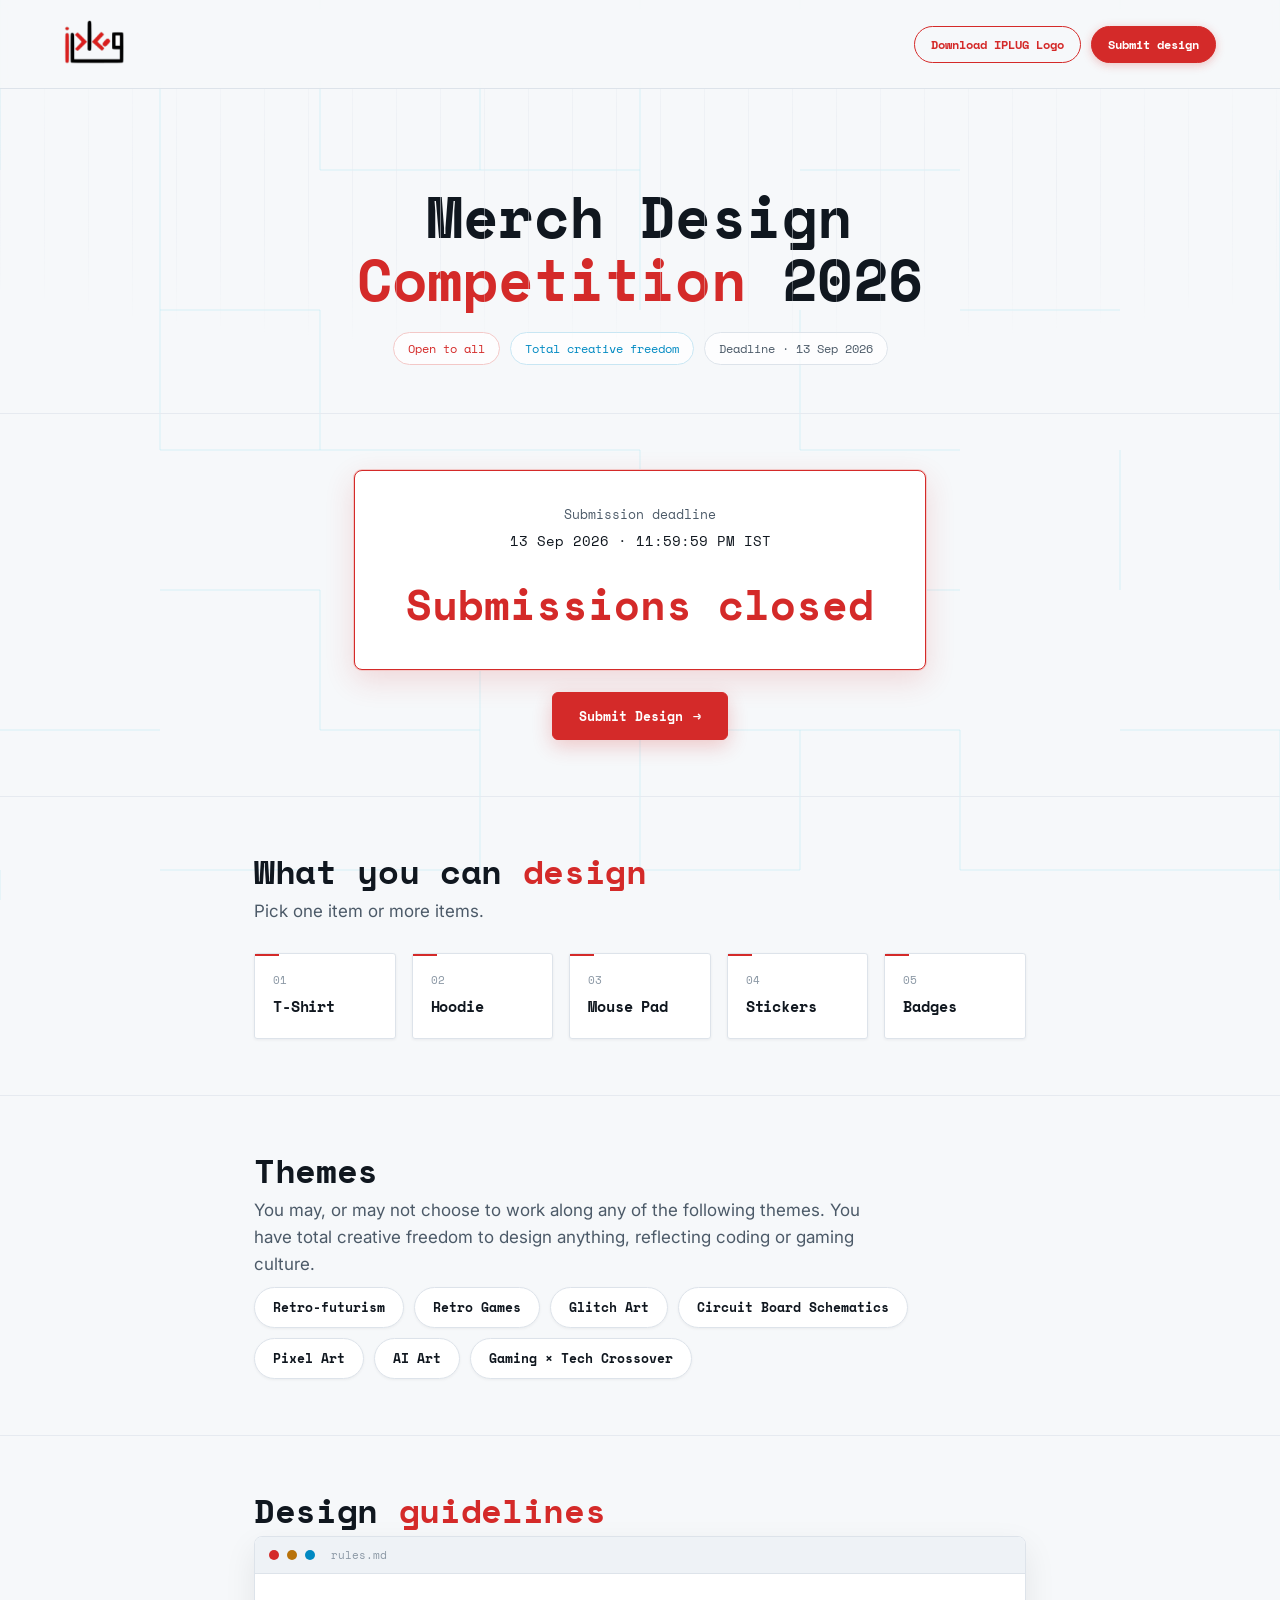
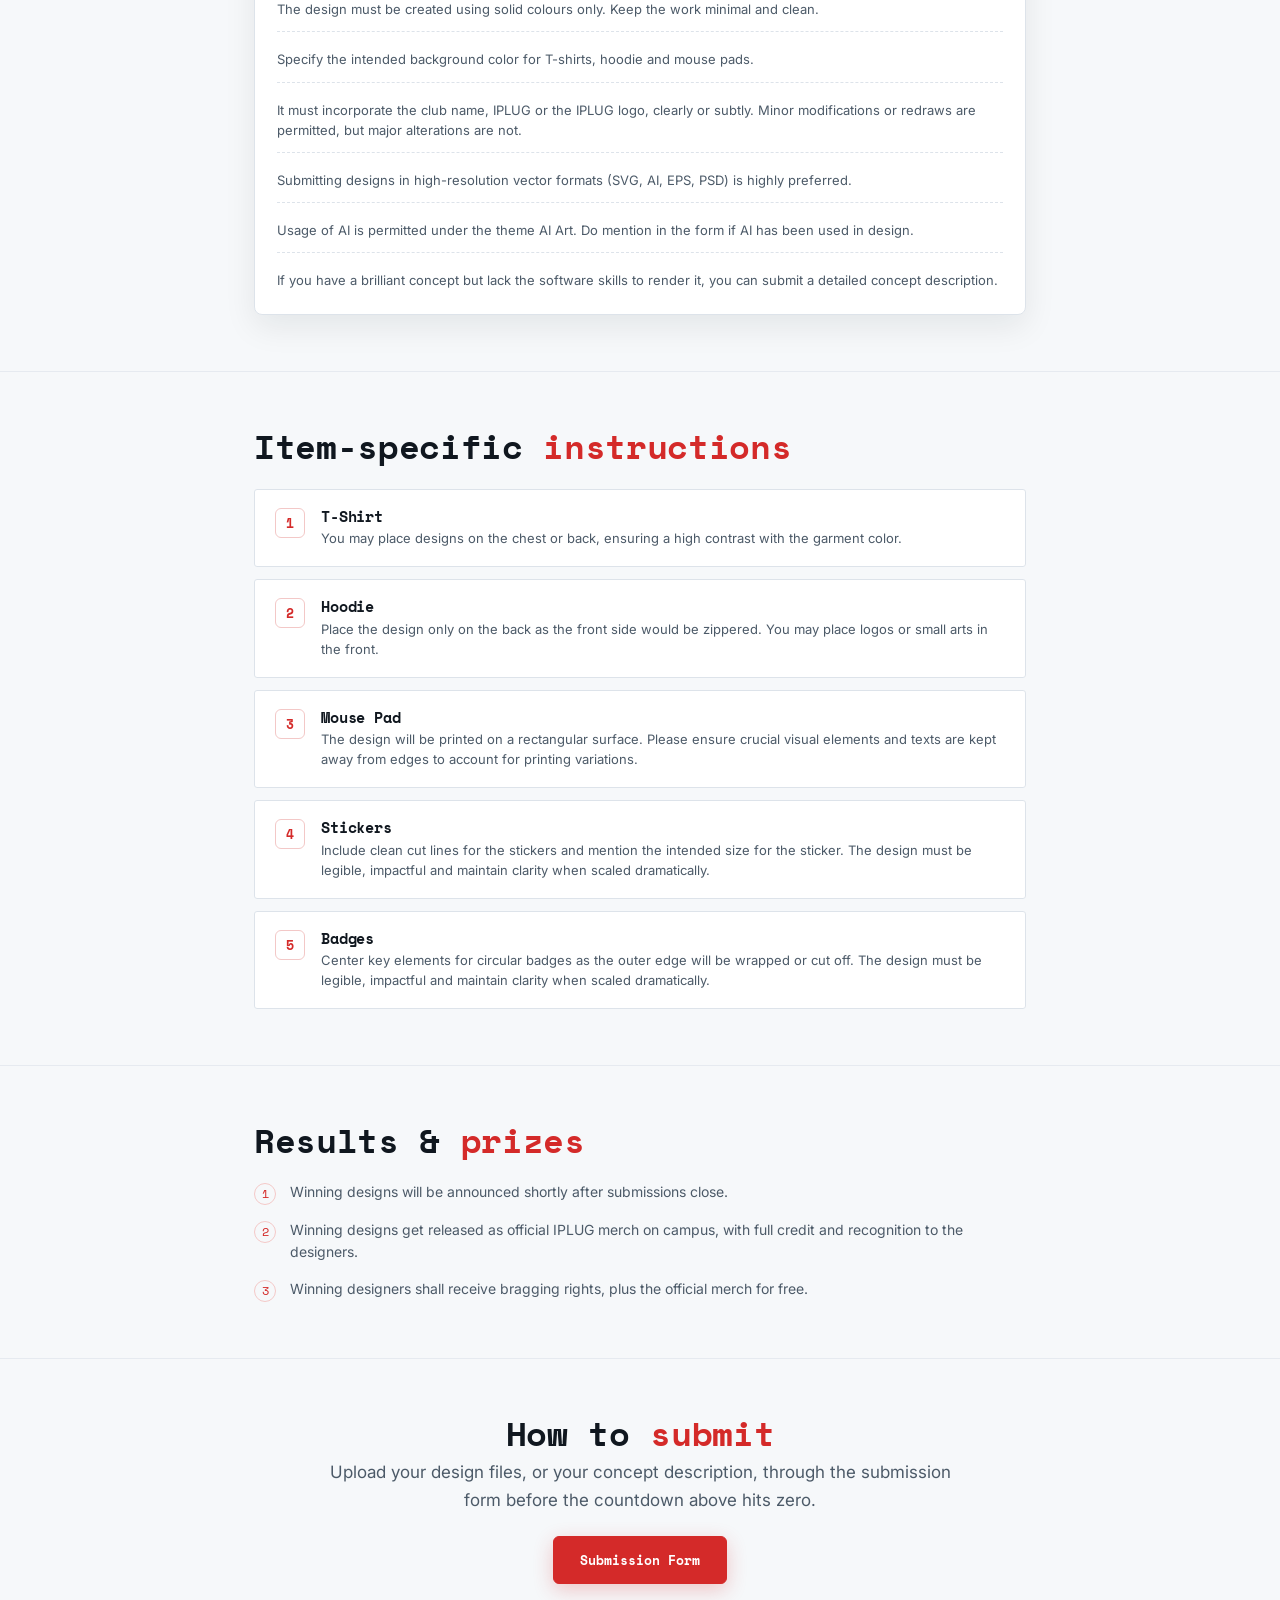
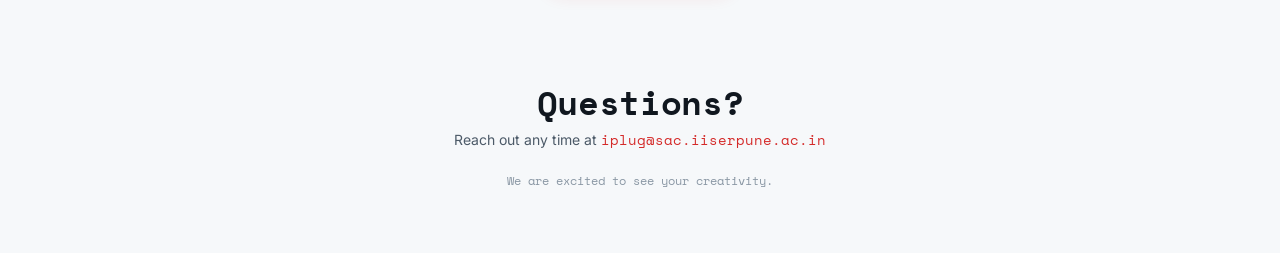
==== Merch/index.html @ bfa8e8ef "Merch Design" ====
<!DOCTYPE html>
<html lang="en">
<head>
<meta charset="UTF-8">
<meta name="viewport" content="width=device-width, initial-scale=1.0">
<title>IPLUG — Merch Design Competition 2026</title>
<meta name="description" content="Submit a merch design for IPLUG — T-shirts, hoodies, mouse pads, stickers, badges. Deadline 13 Sep 2026.">
<meta name="color-scheme" content="light dark">
<link rel="stylesheet" href="style.css">
</head>
<body>

<svg id="circuit-bg"></svg>

<div id="topbar">
  <a class="brand-mark" href="#hero">
    <img class="logo-light" src="assets/logos/logo-light@1x compact.png" style="width:60px; height: 60px" alt="IPLUG logo">
    <img class="logo-dark" src="assets/logos/logo-dark@1x compact.png" style="width:60px; height: 60px" alt="IPLUG logo">
  </a>
  <div class="topbar-actions">
    <a class="top-cta secondary" href="assets/logo.zip" download>Download IPLUG Logo</a>
    <a class="top-cta" href="https://forms.gle/xSx3DvXvkYDFNJpo9" target="_blank" rel="noopener">Submit design</a>
  </div>
</div>

<main>

  <!-- HERO -->
  <section id="hero">
    <div class="hex-overlay"></div>
    <div class="wrap">
      <h1>Merch Design <span class="accent">Competition</span> 2026</h1>
      <div class="badge-row">
        <span class="badge red">Open to all</span>
        <span class="badge cyan">Total creative freedom</span>
        <span class="badge">Deadline · 13 Sep 2026</span>
      </div>
    </div>
  </section>

  <!-- DEADLINE / COUNTDOWN -->
  <section id="deadline">
    <div class="wrap">
      <div class="deadline-box" data-deadline="2026-09-13T23:59:59+05:30">
        <div class="deadline-info">
          <div class="deadline-label">Submission deadline</div>
          <div class="deadline-datetime">13 Sep 2026 · 11:59:59 PM IST</div>
        </div>
        <div class="deadline-timer" id="deadlineTimer">--d --h --m --s</div>
      </div>
      <div class="deadline-cta">
        <a class="btn" href="https://forms.gle/xSx3DvXvkYDFNJpo9" target="_blank" rel="noopener">Submit Design<span class="arrow">→</span></a>
      </div>
    </div>
  </section>

  <!-- MERCH ITEMS -->
  <section id="items">
    <div class="wrap">
      <h2>What you can <span class="accent">design</span></h2>
      <p class="subhead">Pick one item or more items.</p>
      <div class="grid grid-5" style="margin-top:28px;">
        <div class="card"><div class="item-glyph">01</div><h3>T-Shirt</h3></div>
        <div class="card"><div class="item-glyph">02</div><h3>Hoodie</h3></div>
        <div class="card"><div class="item-glyph">03</div><h3>Mouse Pad</h3></div>
        <div class="card"><div class="item-glyph">04</div><h3>Stickers</h3></div>
        <div class="card"><div class="item-glyph">05</div><h3>Badges</h3></div>
      </div>
    </div>
  </section>

  <!-- THEMES -->
  <section id="themes">
    <div class="wrap">
      <h2>Themes</h2>
      <p class="subhead">You may, or may not choose to work along any of the following themes. You have total creative freedom to design anything, reflecting coding or gaming culture.</p>
      <div class="tag-list">
        <span class="tag">Retro-futurism</span>
        <span class="tag">Retro Games</span>
        <span class="tag">Glitch Art</span>
        <span class="tag">Circuit Board Schematics</span>
        <span class="tag">Pixel Art</span>
        <span class="tag">AI Art</span>
        <span class="tag">Gaming × Tech Crossover</span>
      </div>
    </div>
  </section>

  <!-- GUIDELINES -->
  <section id="guidelines">
    <div class="wrap">
      <h2>Design <span class="accent">guidelines</span></h2>
      <div class="terminal-window">
        <div class="terminal-header">
          <span class="terminal-dot red"></span><span class="terminal-dot amber"></span><span class="terminal-dot green"></span>
          <span class="terminal-title">rules.md</span>
        </div>
        <div class="terminal-body">
          <div class="term-line">
            <p class="term-def">The design must be created using solid colours only. Keep the work minimal and clean.</p>
          </div>
          <div class="term-line">
            <p class="term-def">Specify the intended background color for T-shirts, hoodie and mouse pads.</p>
          </div>
          <div class="term-line">
            <p class="term-def">It must incorporate the club name, IPLUG or the IPLUG logo, clearly or subtly. Minor modifications or redraws are permitted, but major alterations are not.</p>
          </div>
          <div class="term-line">
            <p class="term-def">Submitting designs in high-resolution vector formats (SVG, AI, EPS, PSD) is highly preferred.</p>
          </div>
          <div class="term-line">
            <p class="term-def">Usage of AI is permitted under the theme AI Art. Do mention in the form if AI has been used in design.</p>
          </div>
          <div class="term-line">
            <p class="term-def">If you have a brilliant concept but lack the software skills to render it, you can submit a detailed concept description.</p>
          </div>
        </div>
      </div>
    </div>
  </section>

  <!-- ITEM-SPECIFIC INSTRUCTIONS -->
  <section id="item-specs">
    <div class="wrap">
      <h2>Item-specific <span class="accent">instructions</span></h2>
      <div class="spec-stack" style="margin-top: 24px;">
        <div class="spec-card">
          <div class="spec-num">1</div>
          <div class="spec-body"><h3>T-Shirt</h3><p>You may place designs on the chest or back, ensuring a high contrast with the garment color.</p></div>
        </div>
        <div class="spec-card">
          <div class="spec-num">2</div>
          <div class="spec-body"><h3>Hoodie</h3><p>Place the design only on the back as the front side would be zippered. You may place logos or small arts in the front.</p></div>
        </div>
        <div class="spec-card">
          <div class="spec-num">3</div>
          <div class="spec-body"><h3>Mouse Pad</h3><p>The design will be printed on a rectangular surface. Please ensure crucial visual elements and texts are kept away from edges to account for printing variations.</p></div>
        </div>
        <div class="spec-card">
          <div class="spec-num">4</div>
          <div class="spec-body"><h3>Stickers</h3><p>Include clean cut lines for the stickers and mention the intended size for the sticker. The design must be legible, impactful and maintain clarity when scaled dramatically.</p></div>
        </div>
        <div class="spec-card">
          <div class="spec-num">5</div>
          <div class="spec-body"><h3>Badges</h3><p>Center key elements for circular badges as the outer edge will be wrapped or cut off. The design must be legible, impactful and maintain clarity when scaled dramatically.</p></div>
        </div>
      </div>
    </div>
  </section>

    <!-- RESULTS & PRIZES -->
  <section id="results">
    <div class="wrap">
      <h2>Results & <span class="accent">prizes</span></h2>
      <ul class="results-list" style="margin-top: 22px;">
        <li><span class="num">1</span><p>Winning designs will be announced shortly after submissions close.</p></li>
        <li><span class="num">2</span><p>Winning designs get released as official IPLUG merch on campus, with full credit and recognition to the designers.</p></li>
        <li><span class="num">3</span><p>Winning designers shall receive bragging rights, plus the official merch for free.</p></li>
      </ul>
    </div>
  </section>

  <!-- SUBMISSION -->
  <section id="submit">
    <div class="wrap" style="text-align:center;">
      <h2>How to <span class="accent">submit</span></h2>
      <p class="subhead" style="margin-left:auto;margin-right:auto;">Upload your design files, or your concept description, through the submission form before the countdown above hits zero.</p>
      <div class="deadline-cta">
        <a class="btn" href="https://forms.gle/xSx3DvXvkYDFNJpo9" target="_blank" rel="noopener">Submission Form</a>
      </div>
    </div>
  </section>



  <!-- CONTACT / FOOTER -->
  <footer>
    <div class="wrap">
      <h2>Questions?</h2>
      <p>Reach out any time at <a href="mailto:iplug@sac.iiserpune.ac.in">iplug@sac.iiserpune.ac.in</a></p>
      <div class="closing-note">We are excited to see your creativity.</div>
    </div>
  </footer>

</main>

<script src="script.js"></script>

</body>
</html>
---- Merch/style.css ----
/* ==========================================================================
   IPLUG Merch Design Competition — single-page build
   Same brand tokens as the orientation deck (style.css / mobile.css):
   light theme, red brand accent, Space Mono + Inter, animated circuit-trace
   backdrop. Built to scroll normally (no slide-snap deck) and to run
   unmodified on phone or desktop.

   Dark mode: auto-matches system/browser preference (prefers-color-scheme).
   Only the --red* and --circuit-cyan tokens are re-pointed to green, and
   --text/--bg tokens are inverted — every rule that already uses these
   variables (buttons, borders, accents, circuit art) flips automatically.
   A few hard-coded rgba() box-shadows are overridden separately since they
   don't reference the variables.
   ========================================================================== */

@import url('https://fonts.googleapis.com/css2?family=Space+Mono:wght@400;700&family=Inter:wght@400;500;600;700;800&display=swap');

:root{
  --bg:        #f6f8fa;
  --bg-alt:    #eef2f6;
  --panel:     #ffffff;
  --panel-2:   #eef2f6;
  --line:      #dde3ea;
  --line-soft: #e6eaf0;

  --red:       #d42a29;
  --red-dim:   #f3c8c7;
  --green:     #d42a29;
  --green-dim: #f3c8c7;
  --cyan:      #0089c2;
  --cyan-dim:  #c8e6f3;
  --amber:     #b8720a;

  --circuit-cyan:   #00c2e0;
  --progress-cyan:  #0089c2;
  --progress-green: #0f9d58;

  --text:      #10171f;
  --text-dim:  #4c5a68;
  --text-faint:#8a97a4;

  --shadow-accent-weak:  rgba(212,42,41,0.16);
  --shadow-accent-mid:   rgba(212,42,41,0.24);
  --shadow-accent-strong:rgba(212,42,41,0.28);

  --font-display: 'Space Mono', 'Courier New', monospace;
  --font-body:    'Inter', system-ui, sans-serif;

  --radius: 3px;
  --pad: clamp(20px, 5vw, 64px);
}

/* ---------- dark mode (auto, follows system/browser preference) ---------- */
@media (prefers-color-scheme: dark){
  :root{
    --bg:        #0b0f14;
    --bg-alt:    #10161d;
    --panel:     #131a22;
    --panel-2:   #10161d;
    --line:      #232c36;
    --line-soft: #1c242d;

    --red:       #29d47a;
    --red-dim:   #235c3d;
    --green:     #29d47a;
    --green-dim: #235c3d;

    --circuit-cyan: #29d47a;

    --text:      #f5f7fa;
    --text-dim:  #a8b3bd;
    --text-faint:#6b7684;

    --shadow-accent-weak:   rgba(41,212,122,0.16);
    --shadow-accent-mid:    rgba(41,212,122,0.24);
    --shadow-accent-strong: rgba(41,212,122,0.28);
  }
}

*, *::before, *::after{ box-sizing: border-box; }
html{ scroll-behavior: smooth; }
body{
  margin: 0;
  background: var(--bg);
  color: var(--text);
  font-family: var(--font-body);
  overflow-x: hidden;
}
::selection{ background: var(--red); color: #fff5f5; }

@media (prefers-reduced-motion: reduce){
  *, *::before, *::after{
    animation-duration: 0.001ms !important;
    animation-iteration-count: 1 !important;
    transition-duration: 0.001ms !important;
    scroll-behavior: auto !important;
  }
}

img{ max-width: 100%; display: block; }

/* ---------- circuit-board backdrop ---------- */
#circuit-bg{
  position: fixed;
  inset: 0;
  z-index: 0;
  width: 100%;
  height: 100%;
  opacity: 0.55;
  pointer-events: none;
}
#circuit-bg path{ fill: none; stroke: var(--circuit-cyan); stroke-opacity: 0.25; stroke-width: 1.2; }
#circuit-bg .node{ fill: var(--circuit-cyan); opacity: 0; filter: drop-shadow(0 0 3px var(--circuit-cyan)); animation: pulse-node 4.5s ease-in-out infinite; }
#circuit-bg .trace-lit{ stroke: var(--circuit-cyan); stroke-opacity: 0; filter: drop-shadow(0 0 2px var(--circuit-cyan)); animation: pulse-trace 4.5s ease-in-out infinite; }
@keyframes pulse-node{ 0%, 100%{ opacity: 0; } 50%{ opacity: 0.95; } }
@keyframes pulse-trace{ 0%, 100%{ stroke-opacity: 0; } 50%{ stroke-opacity: 0.85; } }

.hex-overlay{
  position: absolute;
  inset: 0;
  background-image:
    linear-gradient(30deg, var(--line-soft) 1px, transparent 1px),
    linear-gradient(150deg, var(--line-soft) 1px, transparent 1px),
    linear-gradient(90deg, var(--line-soft) 1px, transparent 1px);
  background-size: 44px 76px;
  opacity: 0.5;
  pointer-events: none;
  mask-image: radial-gradient(ellipse 80% 60% at 50% 30%, black 40%, transparent 85%);
}

/* ---------- top bar ---------- */
#topbar{
  position: sticky;
  top: 0;
  z-index: 30;
  display: flex;
  align-items: center;
  justify-content: space-between;
  gap: 12px;
  padding: 14px var(--pad);
  background: rgba(246,248,250,0.86);
  backdrop-filter: blur(8px);
  border-bottom: 1px solid var(--line);
}
@media (prefers-color-scheme: dark){
  #topbar{ background: rgba(11,15,20,0.86); }
}
.brand-mark{
  display: flex;
  align-items: center;
  gap: 10px;
  font-family: var(--font-display);
  font-weight: 700;
  font-size: 14px;
  color: var(--text);
  text-decoration: none;
}
.logo-dark{ display: none; }
@media (prefers-color-scheme: dark){
  .logo-light{ display: none; }
  .logo-dark{ display: block; }
}
.brand-glyph{
  width: 26px; height: 26px;
  border-radius: 5px;
  background: var(--red);
  position: relative;
  flex-shrink: 0;
}
.brand-glyph::before, .brand-glyph::after{
  content: "";
  position: absolute;
  background: #fff;
}
.brand-glyph::before{ top: 6px; left: 5px; right: 5px; height: 2px; }
.brand-glyph::after{ bottom: 6px; left: 5px; right: 5px; height: 2px; }

.topbar-actions{
  display: flex;
  align-items: center;
  gap: 10px;
  flex-wrap: wrap;
  justify-content: flex-end;
}

.top-cta{
  font-family: var(--font-display);
  font-size: 12px;
  font-weight: 700;
  color: #fff;
  background: var(--red);
  border: 1px solid var(--red);
  padding: 9px 16px;
  border-radius: 999px;
  text-decoration: none;
  white-space: nowrap;
  box-shadow: 0 2px 10px var(--shadow-accent-strong);
}
.top-cta:hover{ filter: brightness(1.06); }

.top-cta.secondary{
  color: var(--red);
  background: transparent;
  box-shadow: none;
}
.top-cta.secondary:hover{ filter: none; background: var(--red-dim); }

/* ---------- page shell ---------- */
main{ position: relative; z-index: 1; }
.wrap{ max-width: 900px; margin: 0 auto; width: 100%; padding: 0 var(--pad); }

section{ padding: 56px 0; }
section + section{ border-top: 1px solid var(--line-soft); }

.eyebrow{
  font-family: var(--font-display);
  font-size: clamp(11px, 1.1vw, 13px);
  color: var(--red);
  letter-spacing: 0.02em;
  margin: 0 0 16px;
  display: flex;
  align-items: center;
  gap: 8px;
}
.eyebrow::before{ content: "$"; color: var(--text-faint); }
.eyebrow .cursor{
  display: inline-block;
  width: 7px; height: 14px;
  background: var(--red);
  animation: blink 1s steps(1) infinite;
}
@keyframes blink{ 50%{ opacity: 0; } }

h1, h2, h3{
  font-family: var(--font-display);
  font-weight: 700;
  margin: 0;
  line-height: 1.08;
  letter-spacing: -0.01em;
}
h1{ font-size: clamp(34px, 6vw, 58px); }
h2{ font-size: clamp(24px, 3.4vw, 34px); margin-bottom: 8px; }
h3{ font-size: 15px; }
.accent{ color: var(--red); }

.subhead{
  font-family: var(--font-body);
  color: var(--text-dim);
  font-size: clamp(14px, 1.5vw, 17px);
  max-width: 640px;
  margin: 0 0 8px;
  line-height: 1.6;
}

/* ---------- hero ---------- */
#hero{
  position: relative;
  padding-top: clamp(48px, 8vw, 96px);
  padding-bottom: 48px;
  text-align: center;
}
#hero .wrap{ max-width: 760px; }
#hero .eyebrow{ justify-content: center; }
#hero .subhead{ margin-left: auto; margin-right: auto; }
.badge-row{ display: flex; gap: 10px; justify-content: center; flex-wrap: wrap; margin-top: 22px; }
.badge{
  display: inline-flex;
  align-items: center;
  gap: 8px;
  font-family: var(--font-display);
  font-size: 12px;
  padding: 7px 14px;
  border: 1px solid var(--line);
  border-radius: 999px;
  color: var(--text-dim);
  background: rgba(255,255,255,0.75);
}
@media (prefers-color-scheme: dark){
  .badge{ background: rgba(255,255,255,0.04); }
}
.badge.red{ border-color: var(--red-dim); color: var(--red); }
.badge.cyan{ border-color: var(--cyan-dim); color: var(--cyan); }

/* ---------- deadline ---------- */
#deadline .wrap{ max-width: 700px; }
.deadline-box{
  background: var(--panel);
  border: 1.5px solid var(--red);
  border-radius: 8px;
  padding: clamp(22px, 4vw, 34px) clamp(22px, 5vw, 44px);
  box-shadow: 0 0 0 1px var(--red-dim), 0 10px 30px var(--shadow-accent-weak);
  display: flex;
  flex-wrap: wrap;
  align-items: center;
  justify-content: center;
  text-align: center;
  gap: 22px;
}
.deadline-info{ font-family: var(--font-display); text-align: center; }
.deadline-label{ font-size: 12.5px; color: var(--text-dim); margin-bottom: 6px; }
.deadline-datetime{ font-size: 14px; color: var(--text); }
.deadline-timer{
  font-family: var(--font-display);
  font-size: clamp(28px, 5vw, 42px);
  font-weight: 700;
  color: var(--red);
  white-space: nowrap;
}
.deadline-timer .unit{ font-size: 0.4em; color: var(--text-dim); margin-right: 6px; font-weight: 400; }
.deadline-cta{ display: flex; justify-content: center; margin-top: 22px; }
.btn{
  font-family: var(--font-display);
  font-weight: 700;
  font-size: 13px;
  color: #fff;
  background: var(--red);
  border: 1px solid var(--red);
  padding: 13px 26px;
  border-radius: 6px;
  text-decoration: none;
  display: inline-flex;
  align-items: center;
  gap: 10px;
  box-shadow: 0 6px 20px var(--shadow-accent-mid);
}
.btn:hover{ filter: brightness(1.05); }
.btn .arrow{ transition: transform 0.15s ease; }
.btn:hover .arrow{ transform: translateX(3px); }

/* ---------- generic card grid ---------- */
.grid{ display: grid; gap: 16px; }
.grid-5{ grid-template-columns: repeat(5, 1fr); }
.grid-3{ grid-template-columns: repeat(3, 1fr); }
.grid-2{ grid-template-columns: repeat(2, 1fr); }

.card{
  background: var(--panel);
  border: 1px solid var(--line);
  border-radius: var(--radius);
  padding: 18px 18px;
  position: relative;
  box-shadow: 0 1px 3px rgba(16,23,31,0.06);
}
.card::before{
  content: "";
  position: absolute;
  top: 0; left: 0;
  width: 24px; height: 2px;
  background: var(--red);
}
.card .item-glyph{
  font-family: var(--font-display);
  font-size: 11px;
  color: var(--text-faint);
  margin-bottom: 10px;
}
.card h3{ margin-bottom: 6px; }
.card p{ color: var(--text-dim); font-size: 12.5px; line-height: 1.55; margin: 0; }

/* ---------- themes / tags ---------- */
.tag-list{ display: flex; flex-wrap: wrap; gap: 10px; margin-top: 4px; }
.tag{
  display: inline-flex;
  align-items: center;
  justify-content: center;
  background: var(--panel);
  border: 1px solid var(--line);
  border-radius: 999px;
  padding: 10px 18px;
  font-family: var(--font-display);
  font-weight: 700;
  font-size: 12.5px;
  box-shadow: 0 1px 3px rgba(0,0,0,0.05);
}
.note-line{
  margin-top: 18px;
  font-family: var(--font-display);
  font-size: 12px;
  color: var(--text-faint);
}

/* ---------- terminal-style guideline list ---------- */
.terminal-window{
  background: var(--panel);
  border: 1px solid var(--line);
  border-radius: 8px;
  overflow: hidden;
  box-shadow: 0 12px 32px rgba(16,23,31,0.08);
}
.terminal-header{
  display: flex;
  align-items: center;
  gap: 8px;
  padding: 10px 14px;
  background: var(--bg-alt);
  border-bottom: 1px solid var(--line);
}
.terminal-dot{ width: 10px; height: 10px; border-radius: 50%; background: var(--line); }
.terminal-dot.red{ background: var(--red); }
.terminal-dot.amber{ background: var(--amber); }
.terminal-dot.green{ background: var(--progress-cyan); }
.terminal-title{ margin-left: 8px; font-family: var(--font-display); font-size: 11px; color: var(--text-faint); }
.terminal-body{ padding: 20px 22px 24px; }
.term-line{ padding: 12px 0; border-bottom: 1px dashed var(--line); }
.term-line:last-child{ border-bottom: none; padding-bottom: 0; }
.term-line:first-child{ padding-top: 0; }
.term-cmd{
  font-family: var(--font-display);
  font-size: 12.5px;
  color: var(--red);
}
.term-cmd::before{ content: "$ "; color: var(--text-faint); }
.term-def{ font-family: var(--font-body); font-size: 13px; color: var(--text-dim); line-height: 1.55; margin: 5px 0 0; }

/* ---------- item-specific instructions ---------- */
.spec-card{
  background: var(--panel);
  border: 1px solid var(--line);
  border-radius: var(--radius);
  padding: 18px 20px;
  display: flex;
  gap: 16px;
  align-items: flex-start;
}
.spec-num{
  font-family: var(--font-display);
  font-weight: 700;
  font-size: 13px;
  color: var(--red);
  border: 1px solid var(--red-dim);
  border-radius: 6px;
  width: 30px; height: 30px;
  display: flex; align-items: center; justify-content: center;
  flex-shrink: 0;
}
.spec-body h3{ margin-bottom: 4px; }
.spec-body p{ color: var(--text-dim); font-size: 13px; line-height: 1.55; margin: 0; }
.spec-stack{ display: flex; flex-direction: column; gap: 12px; }

/* ---------- results ---------- */
.results-list{ list-style: none; padding: 0; margin: 0; display: flex; flex-direction: column; gap: 14px; }
.results-list li{ display: flex; gap: 14px; align-items: flex-start; }
.results-list .num{
  font-family: var(--font-display);
  color: var(--red);
  font-size: 12px;
  border: 1px solid var(--red-dim);
  border-radius: 999px;
  width: 22px; height: 22px;
  flex-shrink: 0;
  display: flex; align-items: center; justify-content: center;
  margin-top: 2px;
}
.results-list p{ margin: 0; color: var(--text-dim); font-size: 14px; line-height: 1.6; }

/* ---------- footer / contact ---------- */
footer{
  padding: 44px 0 64px;
  text-align: center;
}
footer .eyebrow{ justify-content: center; }
footer p{ color: var(--text-dim); font-size: 14px; margin: 8px 0 0; }
footer a{ color: var(--red); text-decoration: none; font-family: var(--font-display); }
footer a:hover{ text-decoration: underline; }
.closing-note{ margin-top: 22px; color: var(--text-faint); font-family: var(--font-display); font-size: 11.5px; }

/* ---------- responsive ---------- */
@media (max-width: 860px){
  .grid-5{ grid-template-columns: repeat(3, 1fr); }
  .grid-3{ grid-template-columns: repeat(2, 1fr); }
  .grid-2{ grid-template-columns: 1fr; }
}
@media (max-width: 640px){
  section{ padding: 40px 0; }
  #topbar{ padding: 12px var(--pad); flex-wrap: wrap; }
  .grid-5{ grid-template-columns: repeat(2, 1fr); }
  .grid-3{ grid-template-columns: 1fr; }
  .deadline-box{ flex-direction: column; align-items: center; text-align: center; }
  .deadline-info{ text-align: center; }
  .spec-card{ padding: 16px; }
}
@media (max-width: 420px){
  .grid-5{ grid-template-columns: 1fr 1fr; }
  .badge-row{ gap: 8px; }
  .top-cta{ font-size: 11px; padding: 8px 12px; }
}
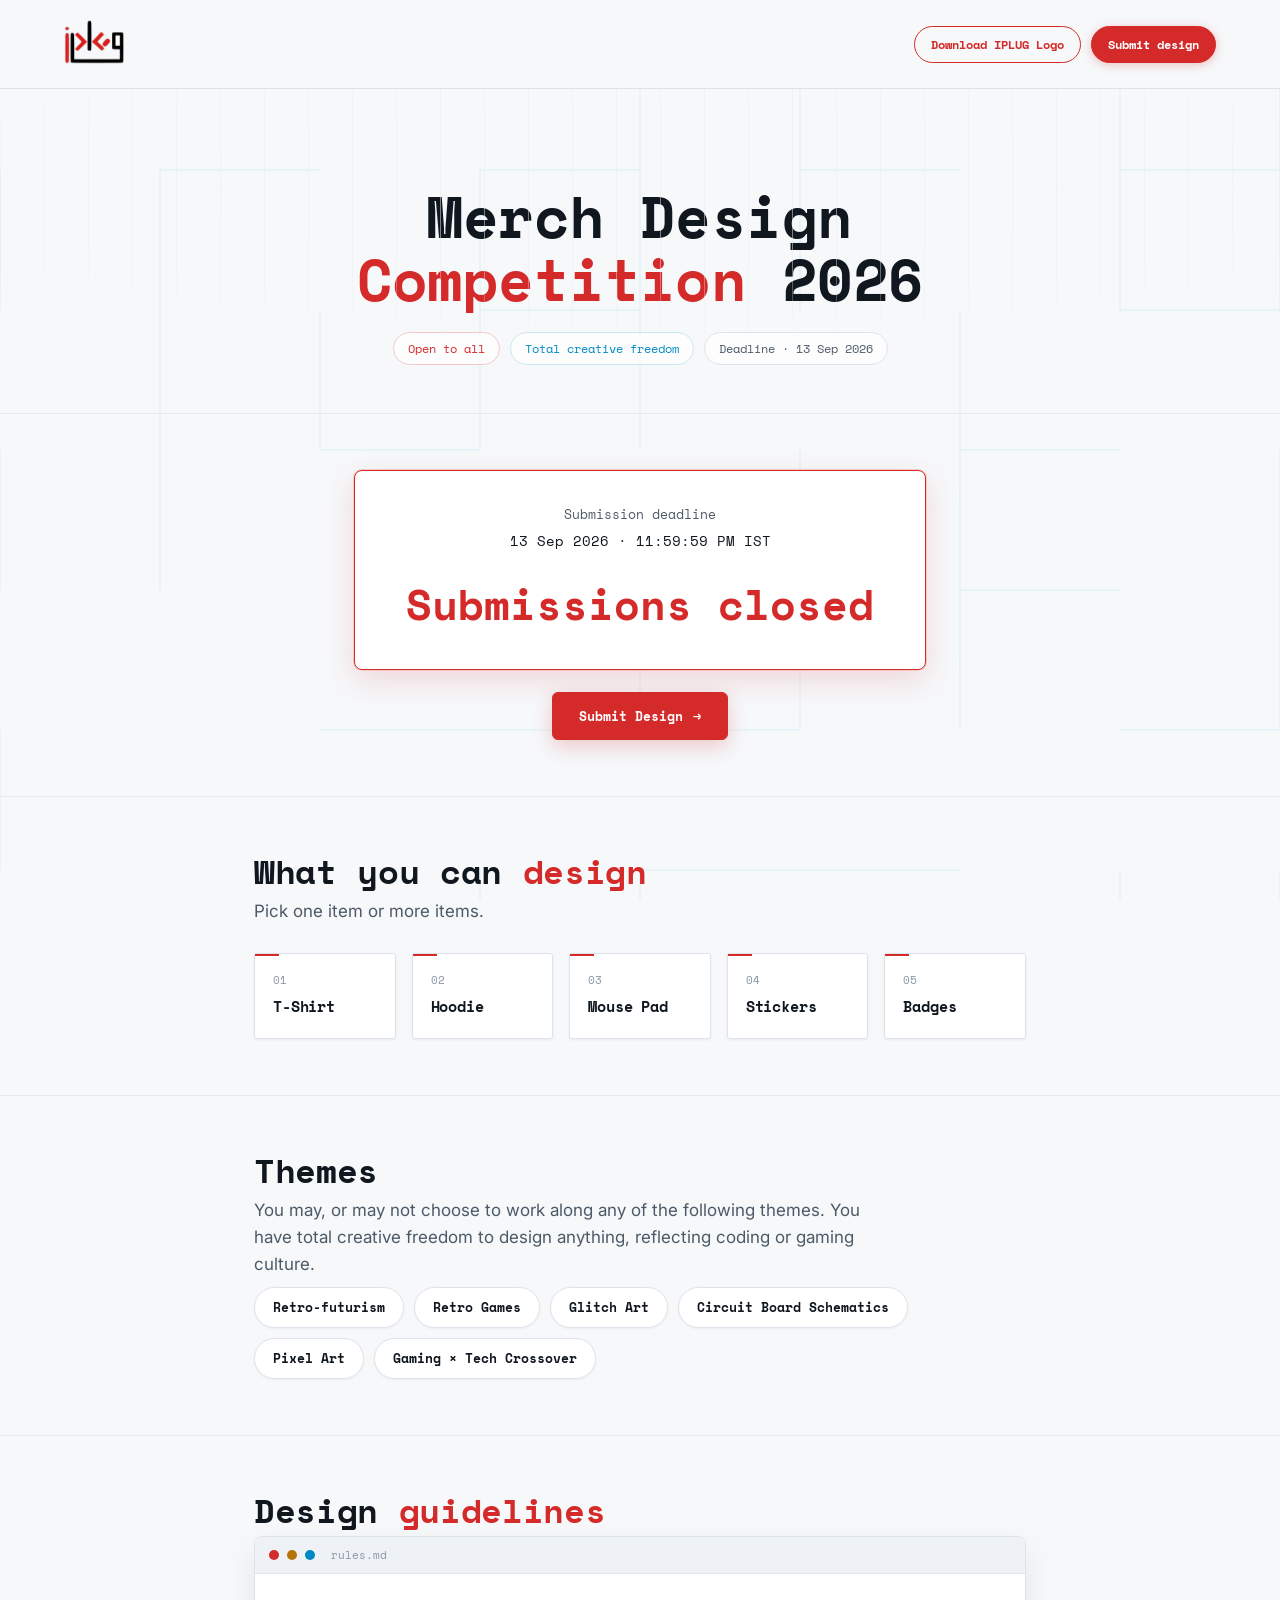
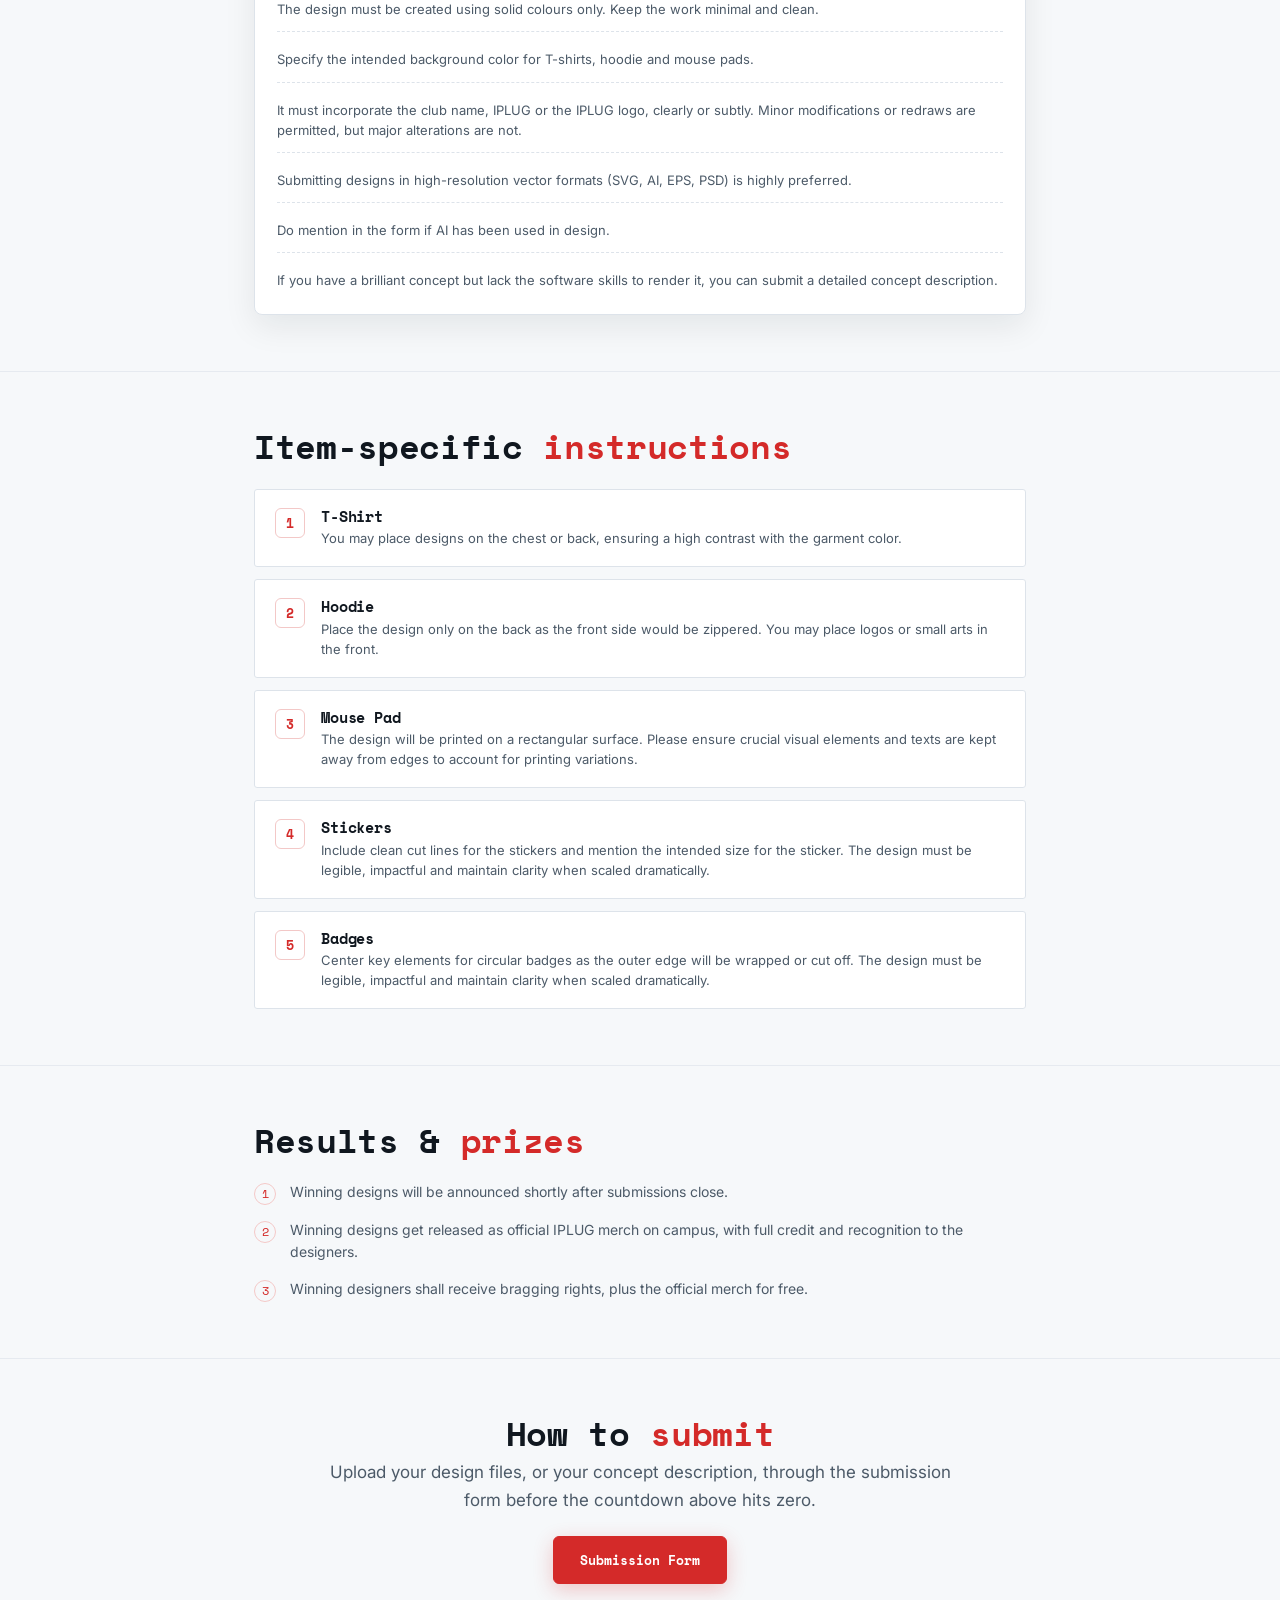
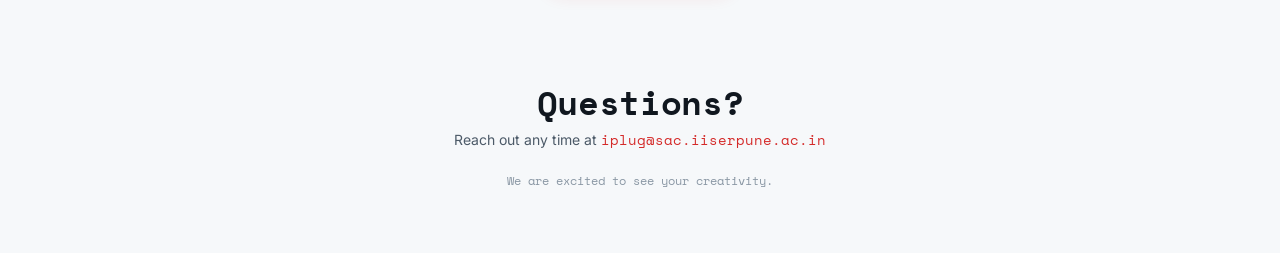
==== commit 7dad0903: "Update index.html" ====
--- a/Merch/index.html
+++ b/Merch/index.html
@@ -80,7 +80,6 @@
         <span class="tag">Glitch Art</span>
         <span class="tag">Circuit Board Schematics</span>
         <span class="tag">Pixel Art</span>
-        <span class="tag">AI Art</span>
         <span class="tag">Gaming × Tech Crossover</span>
       </div>
     </div>
@@ -109,7 +108,7 @@
             <p class="term-def">Submitting designs in high-resolution vector formats (SVG, AI, EPS, PSD) is highly preferred.</p>
           </div>
           <div class="term-line">
-            <p class="term-def">Usage of AI is permitted under the theme AI Art. Do mention in the form if AI has been used in design.</p>
+            <p class="term-def">Do mention in the form if AI has been used in design.</p>
           </div>
           <div class="term-line">
             <p class="term-def">If you have a brilliant concept but lack the software skills to render it, you can submit a detailed concept description.</p>
